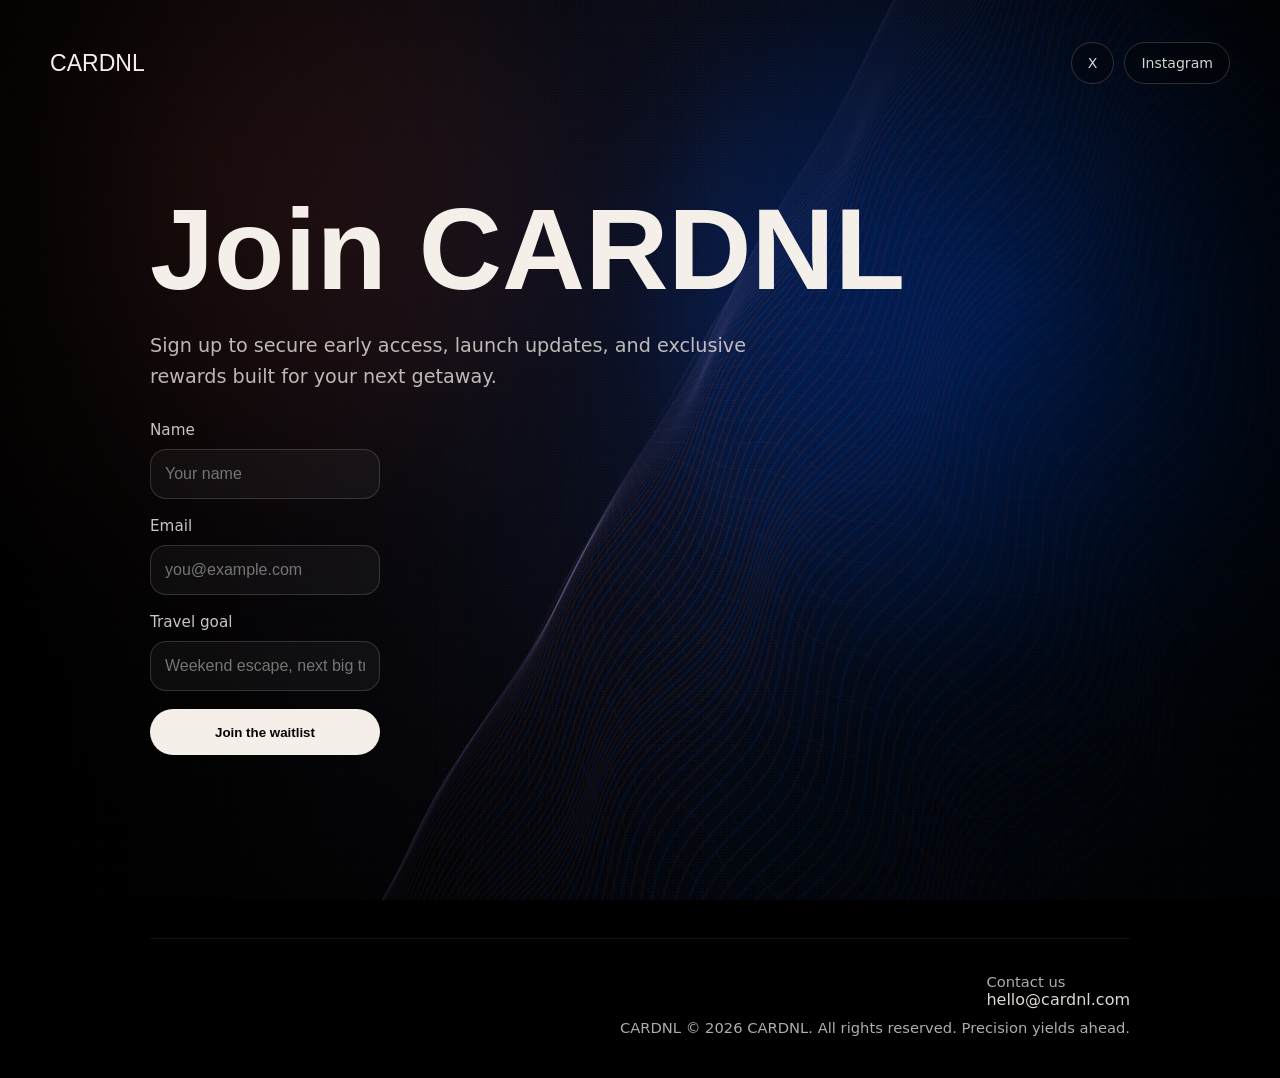
==== CARDNL-V2/waitlist.html @ 9bd4cb1e "Add files via upload" ====
<!doctype html>
<html lang="en">
  <head>
    <meta charset="utf-8" />
    <meta name="viewport" content="width=device-width, initial-scale=1" />
    <title>CARDNL Waitlist</title>
    <link rel="preconnect" href="https://api.fontshare.com" />
    <link rel="preconnect" href="https://cdn.fontshare.com" crossorigin />
    <link href="https://api.fontshare.com/v2/css?f[]=panchang@500&display=swap" rel="stylesheet" />
    <link rel="stylesheet" href="./styles.css" />
  </head>
  <body>
    <canvas id="shader-bg" aria-hidden="true"></canvas>
    <div class="grain" aria-hidden="true"></div>

    <main class="page-shell">
      <nav class="topbar" aria-label="CARDNL navigation">
        <a class="brand" href="index.html" aria-label="CARDNL home">CARDNL</a>
        <div class="socials">
          <a href="https://x.com/cardnl" aria-label="Follow CARDNL on X">X</a>
          <a href="https://instagram.com/cardnl" aria-label="Follow CARDNL on Instagram">Instagram</a>
        </div>
      </nav>

      <section class="hero" aria-labelledby="waitlist-title">
        <p class="status"></p>
        <h1 id="waitlist-title">Join CARDNL</h1>
        <p class="intro">
          Sign up to secure early access, launch updates, and exclusive rewards built for your next getaway.
        </p>
        <div class="waitlist-form">
          <form action="#" method="post">
            <label>
              Name
              <input type="text" name="name" placeholder="Your name" required />
            </label>
            <label>
              Email
              <input type="email" name="email" placeholder="you@example.com" required />
            </label>
            <label>
              Travel goal
              <input type="text" name="goal" placeholder="Weekend escape, next big trip, etc." />
            </label>
            <button type="submit">Join the waitlist</button>
          </form>
        </div>
      </section>

      <footer class="page-footer">
        <div class="footer-mini">
          
        </div>
        <div class="footer-contact">
          <div>
            <p>Contact us</p>
            <a href="mailto:hello@cardnl.com">hello@cardnl.com</a>
          </div>
          <p class="copyright">CARDNL © 2026 CARDNL. All rights reserved. Precision yields ahead.</p>
        </div>
      </footer>
    </main>

    <script src="./shader.js"></script>
  </body>
</html>
---- CARDNL-V2/styles.css ----
:root {
  --text: #f4efe9;
  --muted: #b7afa7;
  --line: rgba(244, 239, 233, 0.18);
  --red: #803731;
  --blue: #0043ca;
  --ink: #050505;
}

* {
  box-sizing: border-box;
}

html,
body {
  min-height: 100%;
}

body {
  margin: 0;
  overflow-x: hidden;
  color: var(--text);
  background: #000;
  font-family: Inter, ui-sans-serif, system-ui, -apple-system, BlinkMacSystemFont, "Segoe UI", sans-serif;
}

a {
  color: inherit;
  text-decoration: none;
}

#shader-bg {
  position: fixed;
  inset: 0;
  z-index: -3;
  width: 100%;
  height: 100%;
  background: #000;
}

.grain {
  position: fixed;
  inset: 0;
  z-index: -2;
  pointer-events: none;
  opacity: 0.22;
  mix-blend-mode: screen;
  background-image:
    radial-gradient(circle at 30% 40%, rgba(255, 255, 255, 0.08) 0 1px, transparent 1px),
    radial-gradient(circle at 70% 30%, rgba(255, 255, 255, 0.05) 0 1px, transparent 1px);
  background-size: 3px 3px, 5px 5px;
}

.page-shell {
  position: relative;
  min-height: 100svh;
  padding: clamp(20px, 4vw, 42px);
  background:
    linear-gradient(90deg, rgba(0, 0, 0, 0.86), rgba(0, 0, 0, 0.28) 56%, rgba(0, 0, 0, 0.72)),
    radial-gradient(circle at 18% 20%, rgba(128, 55, 49, 0.28), transparent 30%),
    radial-gradient(circle at 76% 32%, rgba(0, 67, 202, 0.22), transparent 36%);
}

.topbar {
  display: flex;
  align-items: center;
  justify-content: space-between;
  gap: 20px;
  width: min(1180px, 100%);
  margin: 0 auto;
}

.brand {
  font-family: "Panchang", sans-serif;
  font-size: clamp(1rem, 1.8vw, 1.45rem);
  letter-spacing: 0;
}

.socials,
.actions {
  display: flex;
  align-items: center;
  gap: 10px;
  flex-wrap: wrap;
}

.socials a,
.actions a,
.launch-pill,
.primary-button {
  min-height: 42px;
  display: inline-flex;
  align-items: center;
  justify-content: center;
  border: 1px solid var(--line);
  border-radius: 999px;
  padding: 0 16px;
  color: rgba(244, 239, 233, 0.88);
  background: rgba(5, 5, 5, 0.34);
  backdrop-filter: blur(16px);
  font-size: 0.88rem;
}

.socials a:hover,
.actions a:hover,
.primary-button:hover {
  border-color: rgba(244, 239, 233, 0.42);
  background: rgba(244, 239, 233, 0.08);
}

.primary-button {
  background: rgba(244, 239, 233, 0.08);
  border-color: rgba(244, 239, 233, 0.22);
}

.waitlist-form {
  margin-top: 28px;
}

.waitlist-form form {
  display: grid;
  gap: 18px;
  max-width: 520px;
}

.waitlist-form label {
  display: grid;
  gap: 10px;
  color: rgba(244, 239, 233, 0.82);
  font-size: 0.95rem;
}

.waitlist-form input {
  width: 100%;
  min-height: 50px;
  border: 1px solid rgba(244, 239, 233, 0.16);
  border-radius: 16px;
  background: rgba(255, 255, 255, 0.04);
  color: var(--text);
  padding: 0 14px;
  font-size: 1rem;
}

.waitlist-form button {
  min-height: 46px;
  border-radius: 999px;
  border: 1px solid var(--line);
  background: var(--text);
  color: var(--ink);
  font-weight: 700;
  cursor: pointer;
  transition: transform 0.18s ease, background 0.18s ease;
}

.waitlist-form button:hover {
  transform: translateY(-1px);
  background: rgba(244, 239, 233, 0.94);
}

.feature-grid {
  width: min(980px, 100%);
  margin: 56px auto 0;
}

.section-title {
  margin: 0 0 22px;
  font-size: 1.1rem;
  text-transform: uppercase;
  letter-spacing: 0.2em;
  color: var(--muted);
}

.feature-cards {
  display: grid;
  grid-template-columns: repeat(2, minmax(0, 1fr));
  gap: 20px;
}

.feature {
  padding: 28px;
  border: 1px solid rgba(244, 239, 233, 0.1);
  border-radius: 22px;
  background: rgba(255, 255, 255, 0.03);
}

.feature h3 {
  margin-top: 0;
  margin-bottom: 14px;
  font-size: clamp(1.25rem, 1.7vw, 1.65rem);
}

.feature p {
  margin: 0;
  color: rgba(244, 239, 233, 0.72);
  line-height: 1.75;
}

.waitlist-panel {
  width: min(780px, 100%);
  margin: 48px auto 0;
  padding: 32px;
  border: 1px solid rgba(244, 239, 233, 0.12);
  border-radius: 24px;
  background: rgba(255, 255, 255, 0.03);
}

.waitlist-panel h2 {
  margin: 0 0 12px;
  font-size: clamp(2rem, 4vw, 3rem);
}

.waitlist-panel p {
  margin: 0 0 24px;
  max-width: 680px;
  color: rgba(244, 239, 233, 0.74);
}

.page-footer {
  width: min(980px, 100%);
  margin: 64px auto 0;
  padding-top: 34px;
  border-top: 1px solid rgba(244, 239, 233, 0.08);
  display: flex;
  flex-wrap: wrap;
  justify-content: space-between;
  gap: 18px;
  color: rgba(244, 239, 233, 0.72);
}

.footer-mini {
  display: flex;
  flex-wrap: wrap;
  gap: 14px;
  font-size: 0.95rem;
}

.footer-mini span {
  padding: 10px 16px;
  border: 1px solid rgba(244, 239, 233, 0.08);
  border-radius: 999px;
  background: rgba(255, 255, 255, 0.03);
}

.footer-contact {
  display: flex;
  flex-direction: column;
  align-items: flex-end;
  gap: 10px;
}

.footer-contact p,
.footer-contact a {
  margin: 0;
}

.footer-contact p {
  font-size: 0.92rem;
  color: rgba(244, 239, 233, 0.72);
}

.footer-contact a {
  color: var(--text);
  opacity: 0.9;
}

.hero {
  width: min(980px, 100%);
  min-height: calc(100svh - 110px);
  display: flex;
  flex-direction: column;
  justify-content: center;
  align-items: flex-start;
  margin: 0 auto;
  padding: 7vh 0 10vh;
}

.status {
  margin: 0 0 20px;
  color: var(--muted);
  font-size: 0.78rem;
  text-transform: uppercase;
  letter-spacing: 0.16em;
}

h1 {
  max-width: 820px;
  margin: 0;
  font-family: "Panchang", sans-serif;
  font-size: clamp(3.3rem, 9vw, 8.4rem);
  line-height: 0.92;
  letter-spacing: 0;
}

.intro {
  max-width: 620px;
  margin: 28px 0 0;
  color: rgba(244, 239, 233, 0.76);
  font-size: clamp(1.02rem, 1.5vw, 1.24rem);
  line-height: 1.65;
}

.actions {
  margin-top: 34px;
}

.launch-pill {
  color: var(--ink);
  border-color: transparent;
  background: var(--text);
}

@media (max-width: 680px) {
  .page-shell {
    padding: 18px;
  }

  .topbar {
    align-items: flex-start;
  }

  .socials {
    justify-content: flex-end;
  }

  .socials a {
    min-height: 38px;
    padding: 0 12px;
    font-size: 0.78rem;
  }

  .hero {
    min-height: calc(100svh - 82px);
    padding-bottom: 8vh;
  }

  h1 {
    font-size: clamp(3rem, 16vw, 5.4rem);
  }

  .actions {
    align-items: stretch;
    width: 100%;
  }

  .actions a,
  .launch-pill {
    width: 100%;
  }
}
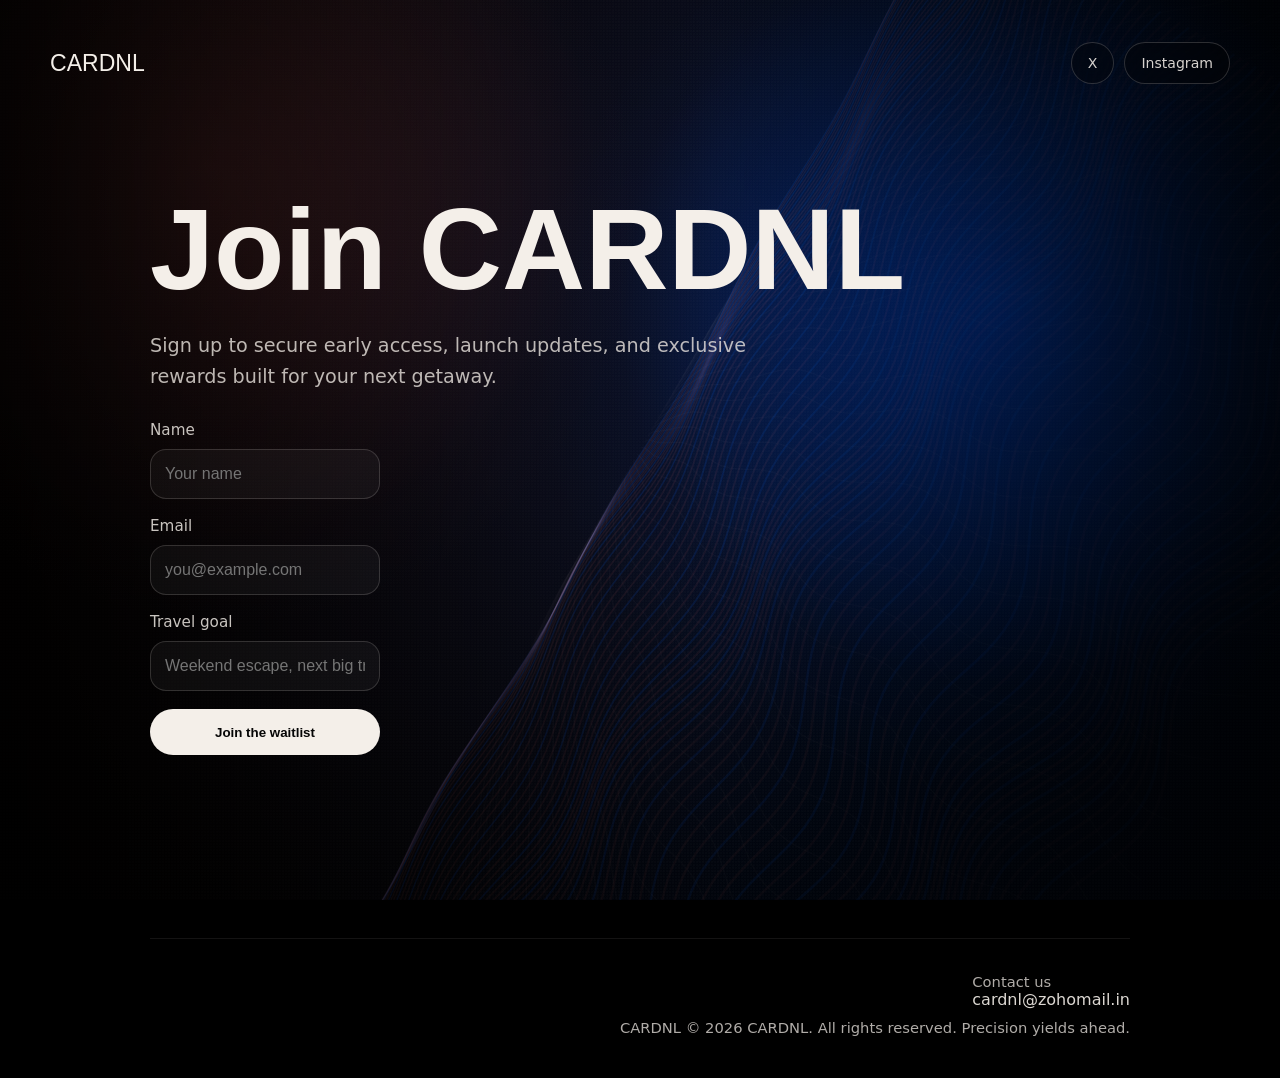
==== commit 582073f6: "Add files via upload" ====
--- a/CARDNL-V2/waitlist.html
+++ b/CARDNL-V2/waitlist.html
@@ -17,8 +17,8 @@
       <nav class="topbar" aria-label="CARDNL navigation">
         <a class="brand" href="index.html" aria-label="CARDNL home">CARDNL</a>
         <div class="socials">
-          <a href="https://x.com/cardnl" aria-label="Follow CARDNL on X">X</a>
-          <a href="https://instagram.com/cardnl" aria-label="Follow CARDNL on Instagram">Instagram</a>
+          <a href="https://x.com/usecardnl" aria-label="Follow CARDNL on X">X</a>
+          <a href="https://instagram.com/usecardnl" aria-label="Follow CARDNL on Instagram">Instagram</a>
         </div>
       </nav>
 
@@ -54,7 +54,7 @@
         <div class="footer-contact">
           <div>
             <p>Contact us</p>
-            <a href="mailto:hello@cardnl.com">hello@cardnl.com</a>
+            <a href="mailto:cardnl@zohomail.in">cardnl@zohomail.in</a>
           </div>
           <p class="copyright">CARDNL © 2026 CARDNL. All rights reserved. Precision yields ahead.</p>
         </div>
